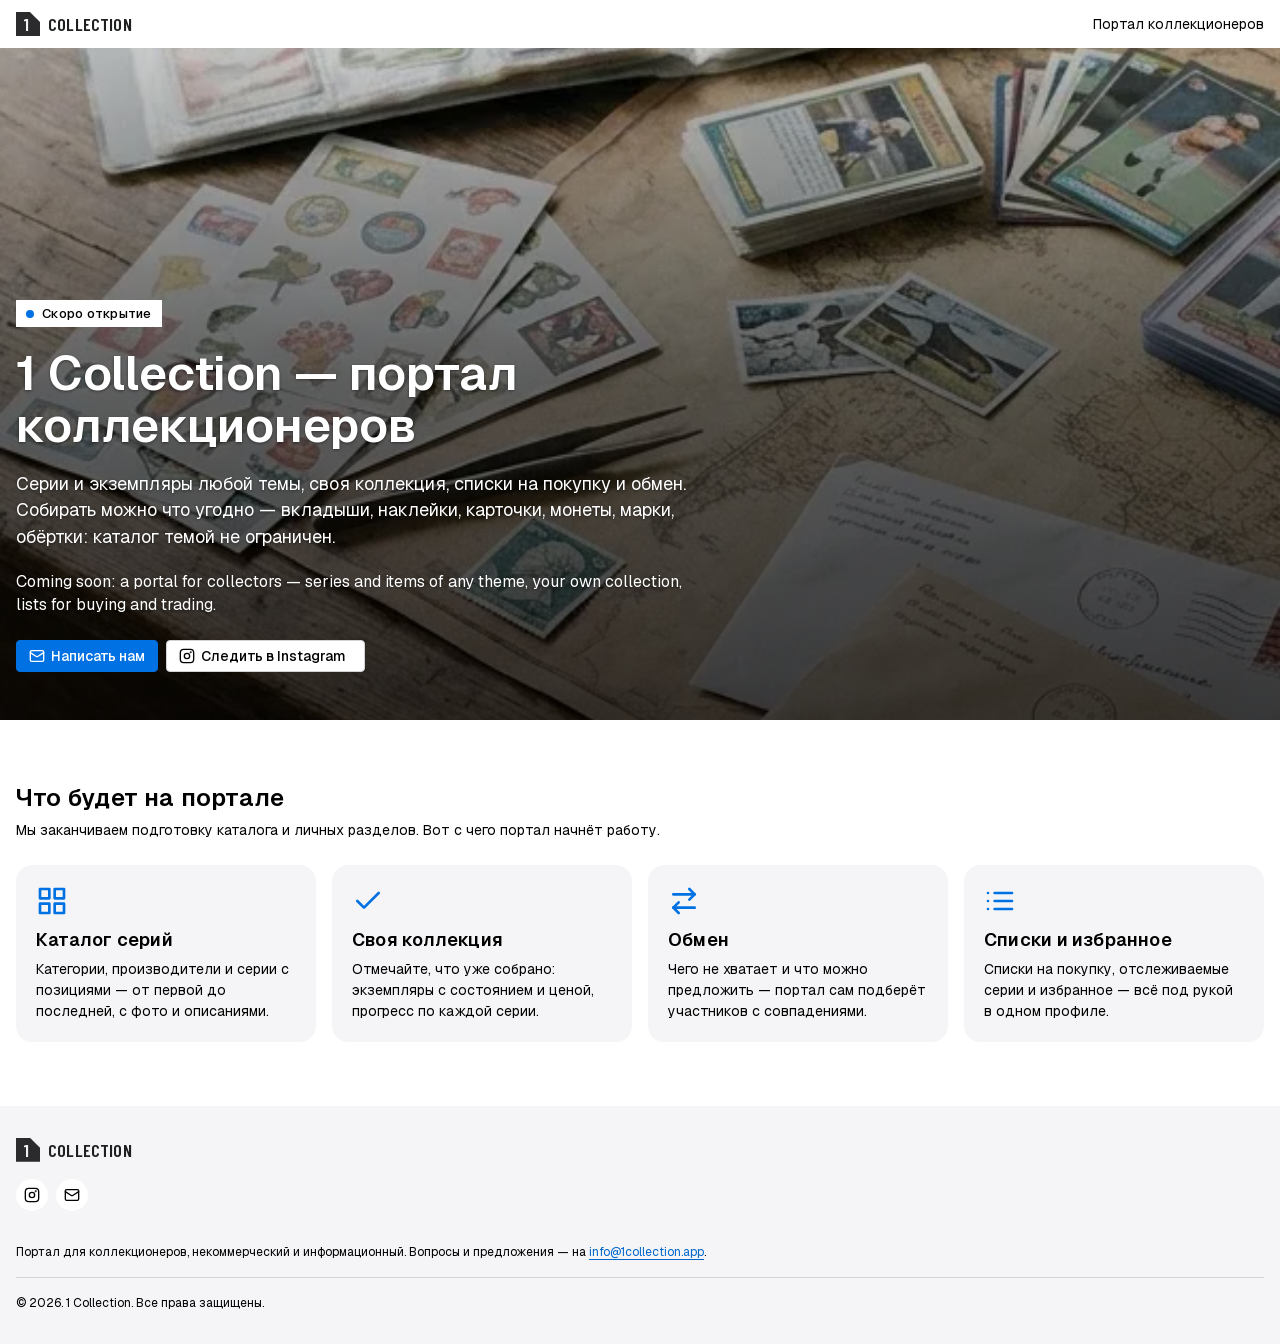
==== index.html @ c9f0ebef "Added coming soon page" ====
<!doctype html>
<html lang="ru">
<head>
    <meta charset="utf-8">
    <meta name="viewport" content="width=device-width, initial-scale=1">
    <title>1 Collection — скоро открытие</title>
    <meta name="description" content="1 Collection — портал коллекционеров: серии и экземпляры любой темы, своя коллекция, списки на покупку и обмен. Скоро открытие.">
    <meta name="color-scheme" content="light dark">
    <meta name="theme-color" content="#ffffff" media="(prefers-color-scheme: light)">
    <meta name="theme-color" content="#0a0a0a" media="(prefers-color-scheme: dark)">

    <link rel="canonical" href="https://1collection.app/">
    <link rel="icon" href="favicon.ico" sizes="any">
    <link rel="icon" href="assets/icon.png" type="image/png">
    <link rel="apple-touch-icon" href="assets/icon.png">

    <meta property="og:type" content="website">
    <meta property="og:site_name" content="1 Collection">
    <meta property="og:locale" content="ru_RU">
    <meta property="og:title" content="1 Collection — скоро открытие">
    <meta property="og:description" content="Портал коллекционеров: серии и экземпляры любой темы, своя коллекция, списки на покупку и обмен.">
    <meta property="og:url" content="https://1collection.app/">
    <meta property="og:image" content="https://1collection.app/assets/og.png">
    <meta property="og:image:width" content="1200">
    <meta property="og:image:height" content="630">
    <meta name="twitter:card" content="summary_large_image">

    <link rel="preload" href="assets/fonts/geist-cyrillic.woff2" as="font" type="font/woff2" crossorigin>
    <link rel="preload" href="assets/banner.webp" as="image" media="(min-width: 40rem)" fetchpriority="high">
    <link rel="preload" href="assets/banner-narrow.webp" as="image" media="(max-width: 39.99rem)" fetchpriority="high">

    <style>
        /* Шрифты портала, со своего адреса: Geist — текст, Barlow Condensed —
           только знак «1» и слово COLLECTION логотипа. Лицензии — рядом,
           в assets/fonts/*.OFL.txt. */
        @font-face {
            font-family: "Geist";
            font-weight: 100 900;
            font-display: swap;
            src: url("assets/fonts/geist-cyrillic.woff2") format("woff2");
            unicode-range: U+301, U+400-45F, U+490-491, U+4B0-4B1, U+2116;
        }
        @font-face {
            font-family: "Geist";
            font-weight: 100 900;
            font-display: swap;
            src: url("assets/fonts/geist-latin.woff2") format("woff2");
            unicode-range: U+0000-00FF, U+131, U+152-153, U+2BB-2BC, U+2C6, U+2DA, U+2DC, U+304, U+308, U+329, U+2000-206F, U+20AC, U+2122, U+2191, U+2193, U+2212, U+2215, U+FEFF, U+FFFD;
        }
        @font-face {
            font-family: "Barlow Condensed";
            font-weight: 600;
            font-display: swap;
            src: url("assets/fonts/barlow-condensed-600-latin.woff2") format("woff2");
            unicode-range: U+0000-00FF;
        }

        /* Токены — те же значения, что в globals.css портала; текст
           в светлой теме — чёрный по всей странице, и основной,
           и второстепенный. */
        :root {
            --page: 90rem;
            --background: #ffffff;
            --foreground: #000000;
            --muted: #f5f5f7;
            --muted-foreground: #000000;
            --border: #d2d2d7;
            --accent: #0071e3;
            --focus: #0071e3;
            --link: #0066cc;
            --button-primary: #0071e3;
            --button-primary-hover: #0076df;
            --button-primary-foreground: #ffffff;
            --footer-foreground: #000000;
            --logo-mark: #2b2b2d;
            --logo-mark-foreground: #f2f2f3;
            --logo-wordmark: #1d1f20;
            --main-pt: 1rem;
        }
        @media (prefers-color-scheme: dark) {
            :root {
                --background: oklch(0.145 0 0);
                --foreground: #f5f5f7;
                --muted: #262628;
                --muted-foreground: #98989d;
                --border: #424245;
                --accent: #6ea8fe;
                --link: #6ea8fe;
                --footer-foreground: #c7c7cc;
                --logo-mark: #f2f2f3;
                --logo-mark-foreground: #2b2b2d;
                --logo-wordmark: #f2f2f3;
            }
        }
        @media (width >= 48rem) {
            :root { --main-pt: 1.5rem; }
        }
        @media (width >= 64rem) {
            :root { --main-pt: 2rem; }
        }

        *, *::before, *::after { box-sizing: border-box; }
        html { -webkit-text-size-adjust: 100%; text-size-adjust: 100%; }
        body {
            margin: 0;
            min-height: 100vh;
            display: flex;
            flex-direction: column;
            background: var(--background);
            color: var(--foreground);
            font-family: "Geist", ui-sans-serif, system-ui, -apple-system, "Segoe UI", Arial, sans-serif;
            font-size: 1rem;
            line-height: 1.5;
            -webkit-font-smoothing: antialiased;
        }
        h1, h2, h3, p, ul { margin: 0; }
        img { display: block; max-width: 100%; }

        /* Контур фокуса — одно правило, как в портале. */
        :focus-visible {
            outline: 2px solid var(--focus);
            outline-offset: 2px;
        }

        .container {
            width: 100%;
            max-width: var(--page);
            margin-inline: auto;
            padding-inline: 1rem;
        }
        .sr-only {
            position: absolute;
            width: 1px;
            height: 1px;
            padding: 0;
            margin: -1px;
            overflow: hidden;
            clip: rect(0, 0, 0, 0);
            white-space: nowrap;
            border: 0;
        }

        /* Логотип — знак со срезанным углом и слово COLLECTION
           (components/site-logo.tsx). */
        .logo {
            display: inline-flex;
            align-items: center;
            gap: 0.5rem;
            --size: 24px;
        }
        .logo-mark {
            width: var(--size);
            height: var(--size);
            flex-shrink: 0;
            display: flex;
            align-items: flex-end;
            padding: calc(var(--size) / 8);
            background: var(--logo-mark);
            clip-path: polygon(0 0, 58% 0, 100% 42%, 100% 100%, 0 100%);
        }
        .logo-mark span,
        .logo-word {
            font-family: "Barlow Condensed", "Arial Narrow", Arial, sans-serif;
            font-weight: 600;
            font-size: calc(var(--size) * 3 / 4);
            line-height: 1;
        }
        .logo-mark span { color: var(--logo-mark-foreground); }
        .logo-word {
            letter-spacing: 0.01em;
            color: var(--logo-wordmark);
        }

        /* Шапка — 48px, как у портала. */
        .site-header .container {
            display: flex;
            align-items: center;
            justify-content: space-between;
            gap: 1rem;
            min-height: 3rem;
            padding-block: 0.5rem;
        }
        /* Ниже 480px подпись переносится на две строки — там её нет,
           то же самое говорит заголовок баннера. */
        .header-note {
            display: none;
            font-size: 0.875rem;
            color: var(--muted-foreground);
        }
        @media (width >= 30rem) {
            .header-note { display: inline; }
        }

        /* Баннер — во всю ширину, как на главной: картинка, подложка
           градиентом снизу вверх и текст поверх (home/banner-slide.tsx). */
        .hero {
            position: relative;
            display: grid;
            min-height: min(42rem, calc(100svh - 3rem));
            background: var(--muted);
            color: #ffffff;
            text-shadow: 0 1px 3px rgb(0 0 0 / 0.45);
        }
        .hero picture,
        .hero-scrim {
            position: absolute;
            inset: 0;
        }
        .hero img {
            width: 100%;
            height: 100%;
            object-fit: cover;
        }
        .hero-scrim {
            background: linear-gradient(to top, rgb(0 0 0 / 0.75), rgb(0 0 0 / 0.6) 50%, rgb(0 0 0 / 0.2));
        }
        .hero-body {
            position: relative;
            display: flex;
            flex-direction: column;
            justify-content: flex-end;
            gap: 1rem;
            padding-block: 2rem;
        }
        .eyebrow {
            align-self: flex-start;
            display: inline-flex;
            align-items: center;
            gap: 0.5rem;
            padding: 0.25rem 0.625rem;
            background: #ffffff;
            color: #000000;
            text-shadow: none;
            font-size: 0.8125rem;
            font-weight: 500;
            letter-spacing: 0.02em;
        }
        .eyebrow::before {
            content: "";
            width: 0.5rem;
            height: 0.5rem;
            border-radius: 50%;
            background: #0071e3;
        }
        /* heading-1 портала (48px); на узком экране — heading-3 (32px),
           чтобы название не рвалось на 320px. */
        .hero h1 {
            max-width: 48rem;
            font-size: 2rem;
            line-height: 1.125;
            font-weight: 600;
            letter-spacing: 0.004em;
            overflow-wrap: anywhere;
            text-wrap: balance;
        }
        .hero-lead {
            max-width: 42rem;
            font-size: 1rem;
            line-height: 1.45;
            text-wrap: pretty;
        }
        .hero-lead--en { font-size: 0.875rem; }
        @media (width >= 40rem) {
            .hero-body {
                gap: 1.25rem;
                padding-block: 3rem;
            }
            .hero h1 {
                font-size: 3rem;
                line-height: 1.0834933333;
                letter-spacing: -0.003em;
            }
            .hero-lead { font-size: 1.125rem; }
            .hero-lead--en { font-size: 1rem; }
        }

        /* Кнопки default и outline портала (ui/button.tsx): 32px высотой —
           сразу порог цели на сенсорном экране, скругление 4px. */
        .actions {
            display: flex;
            flex-wrap: wrap;
            gap: 0.5rem;
            margin-top: 0.25rem;
        }
        .button {
            display: inline-flex;
            align-items: center;
            justify-content: center;
            gap: 0.375rem;
            min-height: 2rem;
            padding: 0 0.75rem;
            border: 1px solid transparent;
            border-radius: 4px;
            font: inherit;
            font-size: 0.875rem;
            font-weight: 500;
            text-decoration: none;
            text-shadow: none;
            white-space: nowrap;
            transition: background-color 0.15s, border-color 0.15s;
        }
        .button svg {
            width: 1rem;
            height: 1rem;
            flex-shrink: 0;
        }
        .button--primary {
            background: var(--button-primary);
            border-color: var(--button-primary);
            color: var(--button-primary-foreground);
        }
        .button--primary:hover {
            background: var(--button-primary-hover);
            border-color: var(--button-primary-hover);
        }
        /* Outline поверх снимка — белая, как кнопка outline светлой темы. */
        .button--outline {
            background: #ffffff;
            border-color: #d2d2d7;
            color: #000000;
        }
        .button--outline:hover {
            background: #fafafa;
            border-color: var(--button-primary);
        }
        /* На тёмной подложке снимка синий контур теряется — белый. */
        .hero :focus-visible { outline-color: #ffffff; }

        main { flex: 1; }

        /* Что будет на портале — плитки с серой заливкой, без рамки. */
        .features {
            padding-block: calc(var(--main-pt) * 2);
        }
        .features h2 {
            font-size: 1.5rem;
            line-height: 1.1666666667;
            font-weight: 600;
            letter-spacing: 0.009em;
        }
        .features-intro {
            margin-top: 0.5rem;
            max-width: 42rem;
            font-size: 0.875rem;
            color: var(--muted-foreground);
        }
        .feature-list {
            list-style: none;
            padding: 0;
            margin-top: 1.5rem;
            display: grid;
            grid-template-columns: 1fr;
            gap: 1rem;
        }
        @media (width >= 40rem) {
            .feature-list { grid-template-columns: repeat(2, minmax(0, 1fr)); }
        }
        @media (width >= 64rem) {
            .feature-list { grid-template-columns: repeat(4, minmax(0, 1fr)); }
        }
        .feature {
            display: flex;
            flex-direction: column;
            gap: 0.5rem;
            padding: 1.25rem;
            border-radius: 1rem;
            background: var(--muted);
        }
        .feature-icon {
            display: inline-flex;
            width: 2rem;
            height: 2rem;
            margin-bottom: 0.25rem;
            color: var(--accent);
        }
        .feature-icon svg {
            width: 100%;
            height: 100%;
        }
        .feature h3 {
            font-size: 1.125rem;
            line-height: 1.2105263158;
            font-weight: 600;
            letter-spacing: 0.012em;
        }
        .feature p {
            font-size: 0.875rem;
            color: var(--muted-foreground);
        }

        /* Подвал — приглушённый фон, контакты кругами, как у портала
           (site-footer.tsx). */
        .site-footer {
            background: var(--muted);
            color: var(--footer-foreground);
            font-size: 0.875rem;
        }
        .site-footer .container {
            padding-block: 2rem;
        }
        .contacts {
            list-style: none;
            padding: 0;
            margin-top: 1rem;
            display: flex;
            align-items: center;
            gap: 0.5rem;
        }
        .contact-link {
            display: inline-flex;
            align-items: center;
            justify-content: center;
            width: 2rem;
            height: 2rem;
            border: 1px solid transparent;
            border-radius: 50%;
            background: var(--background);
            color: var(--foreground);
            transition: background-color 0.15s, color 0.15s;
        }
        .contact-link:hover {
            background: var(--button-primary);
            color: var(--button-primary-foreground);
        }
        .contact-link svg {
            width: 1rem;
            height: 1rem;
        }
        .footer-text {
            margin-top: 2rem;
            max-width: 61.25rem;
            font-size: 0.75rem;
        }
        .footer-bottom {
            margin-top: 1rem;
            padding-top: 1rem;
            border-top: 1px solid var(--border);
            font-size: 0.75rem;
        }
        .link-text {
            color: var(--link);
            text-decoration: underline;
            text-underline-offset: 3px;
        }

        @media (prefers-reduced-motion: reduce) {
            *, *::before, *::after {
                transition-duration: 0.01ms !important;
                animation-duration: 0.01ms !important;
            }
        }
        /* Высокая контрастность Windows: фоны стираются — границы остаются
           рамками, подложка снимка не нужна. */
        @media (forced-colors: active) {
            .hero-scrim { display: none; }
            .eyebrow, .button, .contact-link, .feature { border: 1px solid CanvasText; }
            .eyebrow::before { background: CanvasText; }
            .logo-mark { background: CanvasText; }
            .logo-mark span { color: Canvas; }
        }
    </style>
</head>
<body>
    <header class="site-header">
        <div class="container">
            <span class="logo">
                <span class="logo-mark" aria-hidden="true"><span>&nbsp;1</span></span>
                <span class="logo-word" aria-hidden="true">COLLECTION</span>
                <span class="sr-only">1 Collection</span>
            </span>
            <span class="header-note">Портал коллекционеров</span>
        </div>
    </header>

    <main id="main">
        <section class="hero" aria-labelledby="title">
            <picture>
                <source media="(max-width: 39.99rem)" srcset="assets/banner-narrow.webp" width="600" height="768">
                <img src="assets/banner.webp" width="1376" height="768" alt="" fetchpriority="high">
            </picture>
            <div class="hero-scrim" aria-hidden="true"></div>

            <div class="hero-body container">
                <p class="eyebrow">Скоро открытие</p>
                <h1 id="title">1 Collection — портал коллекционеров</h1>
                <p class="hero-lead">
                    Серии и экземпляры любой темы, своя коллекция, списки на покупку
                    и обмен. Собирать можно что угодно — вкладыши, наклейки, карточки,
                    монеты, марки, обёртки: каталог темой не ограничен.
                </p>
                <p class="hero-lead hero-lead--en" lang="en">
                    Coming soon: a portal for collectors — series and items of any theme,
                    your own collection, lists for buying and trading.
                </p>
                <div class="actions">
                    <a class="button button--primary" href="mailto:info@1collection.app">
                        <svg aria-hidden="true" viewBox="0 0 24 24" fill="none" stroke="currentColor" stroke-width="2" stroke-linecap="round" stroke-linejoin="round"><rect x="2" y="4" width="20" height="16" rx="2"/><path d="m22 7-8.97 5.7a1.94 1.94 0 0 1-2.06 0L2 7"/></svg>
                        Написать нам
                    </a>
                    <a class="button button--outline" href="https://www.instagram.com/1collection_app" target="_blank" rel="noopener noreferrer">
                        <svg aria-hidden="true" viewBox="0 0 24 24" fill="none" stroke="currentColor" stroke-width="2" stroke-linecap="round" stroke-linejoin="round"><rect x="2" y="2" width="20" height="20" rx="5"/><circle cx="12" cy="12" r="4"/><circle cx="17.5" cy="6.5" r="0.5" fill="currentColor"/></svg>
                        Следить в Instagram<span class="sr-only"> (в новой вкладке)</span>
                    </a>
                </div>
            </div>
        </section>

        <section class="features container" aria-labelledby="features-title">
            <h2 id="features-title">Что будет на портале</h2>
            <p class="features-intro">
                Мы заканчиваем подготовку каталога и личных разделов. Вот с чего портал
                начнёт работу.
            </p>
            <ul class="feature-list">
                <li class="feature">
                    <span class="feature-icon" aria-hidden="true">
                        <svg viewBox="0 0 24 24" fill="none" stroke="currentColor" stroke-width="2" stroke-linecap="round" stroke-linejoin="round"><rect x="3" y="3" width="7" height="7"/><rect x="14" y="3" width="7" height="7"/><rect x="14" y="14" width="7" height="7"/><rect x="3" y="14" width="7" height="7"/></svg>
                    </span>
                    <h3>Каталог серий</h3>
                    <p>Категории, производители и серии с позициями — от первой до последней, с фото и описаниями.</p>
                </li>
                <li class="feature">
                    <span class="feature-icon" aria-hidden="true">
                        <svg viewBox="0 0 24 24" fill="none" stroke="currentColor" stroke-width="2" stroke-linecap="round" stroke-linejoin="round"><path d="M20 6 9 17l-5-5"/></svg>
                    </span>
                    <h3>Своя коллекция</h3>
                    <p>Отмечайте, что уже собрано: экземпляры с состоянием и ценой, прогресс по каждой серии.</p>
                </li>
                <li class="feature">
                    <span class="feature-icon" aria-hidden="true">
                        <svg viewBox="0 0 24 24" fill="none" stroke="currentColor" stroke-width="2" stroke-linecap="round" stroke-linejoin="round"><path d="m16 3 4 4-4 4"/><path d="M20 7H4"/><path d="m8 21-4-4 4-4"/><path d="M4 17h16"/></svg>
                    </span>
                    <h3>Обмен</h3>
                    <p>Чего не хватает и что можно предложить — портал сам подберёт участников с совпадениями.</p>
                </li>
                <li class="feature">
                    <span class="feature-icon" aria-hidden="true">
                        <svg viewBox="0 0 24 24" fill="none" stroke="currentColor" stroke-width="2" stroke-linecap="round" stroke-linejoin="round"><path d="M8 6h13"/><path d="M8 12h13"/><path d="M8 18h13"/><path d="M3 6h.01"/><path d="M3 12h.01"/><path d="M3 18h.01"/></svg>
                    </span>
                    <h3>Списки и избранное</h3>
                    <p>Списки на покупку, отслеживаемые серии и избранное — всё под рукой в одном профиле.</p>
                </li>
            </ul>
        </section>
    </main>

    <footer class="site-footer">
        <div class="container">
            <span class="logo">
                <span class="logo-mark" aria-hidden="true"><span>&nbsp;1</span></span>
                <span class="logo-word" aria-hidden="true">COLLECTION</span>
                <span class="sr-only">1 Collection</span>
            </span>
            <ul class="contacts" aria-label="Связаться с нами">
                <li>
                    <a class="contact-link" href="https://www.instagram.com/1collection_app" target="_blank" rel="noopener noreferrer">
                        <svg aria-hidden="true" viewBox="0 0 24 24" fill="none" stroke="currentColor" stroke-width="2" stroke-linecap="round" stroke-linejoin="round"><rect x="2" y="2" width="20" height="20" rx="5"/><circle cx="12" cy="12" r="4"/><circle cx="17.5" cy="6.5" r="0.5" fill="currentColor"/></svg>
                        <span class="sr-only">1 Collection в Instagram (в новой вкладке)</span>
                    </a>
                </li>
                <li>
                    <a class="contact-link" href="mailto:info@1collection.app">
                        <svg aria-hidden="true" viewBox="0 0 24 24" fill="none" stroke="currentColor" stroke-width="2" stroke-linecap="round" stroke-linejoin="round"><rect x="2" y="4" width="20" height="16" rx="2"/><path d="m22 7-8.97 5.7a1.94 1.94 0 0 1-2.06 0L2 7"/></svg>
                        <span class="sr-only">Написать на info@1collection.app</span>
                    </a>
                </li>
            </ul>
            <p class="footer-text">
                Портал для коллекционеров, некоммерческий и информационный. Вопросы
                и предложения — на <a class="link-text" href="mailto:info@1collection.app">info@1collection.app</a>.
            </p>
            <p class="footer-bottom">© 2026. 1 Collection. Все права защищены.</p>
        </div>
    </footer>
</body>
</html>
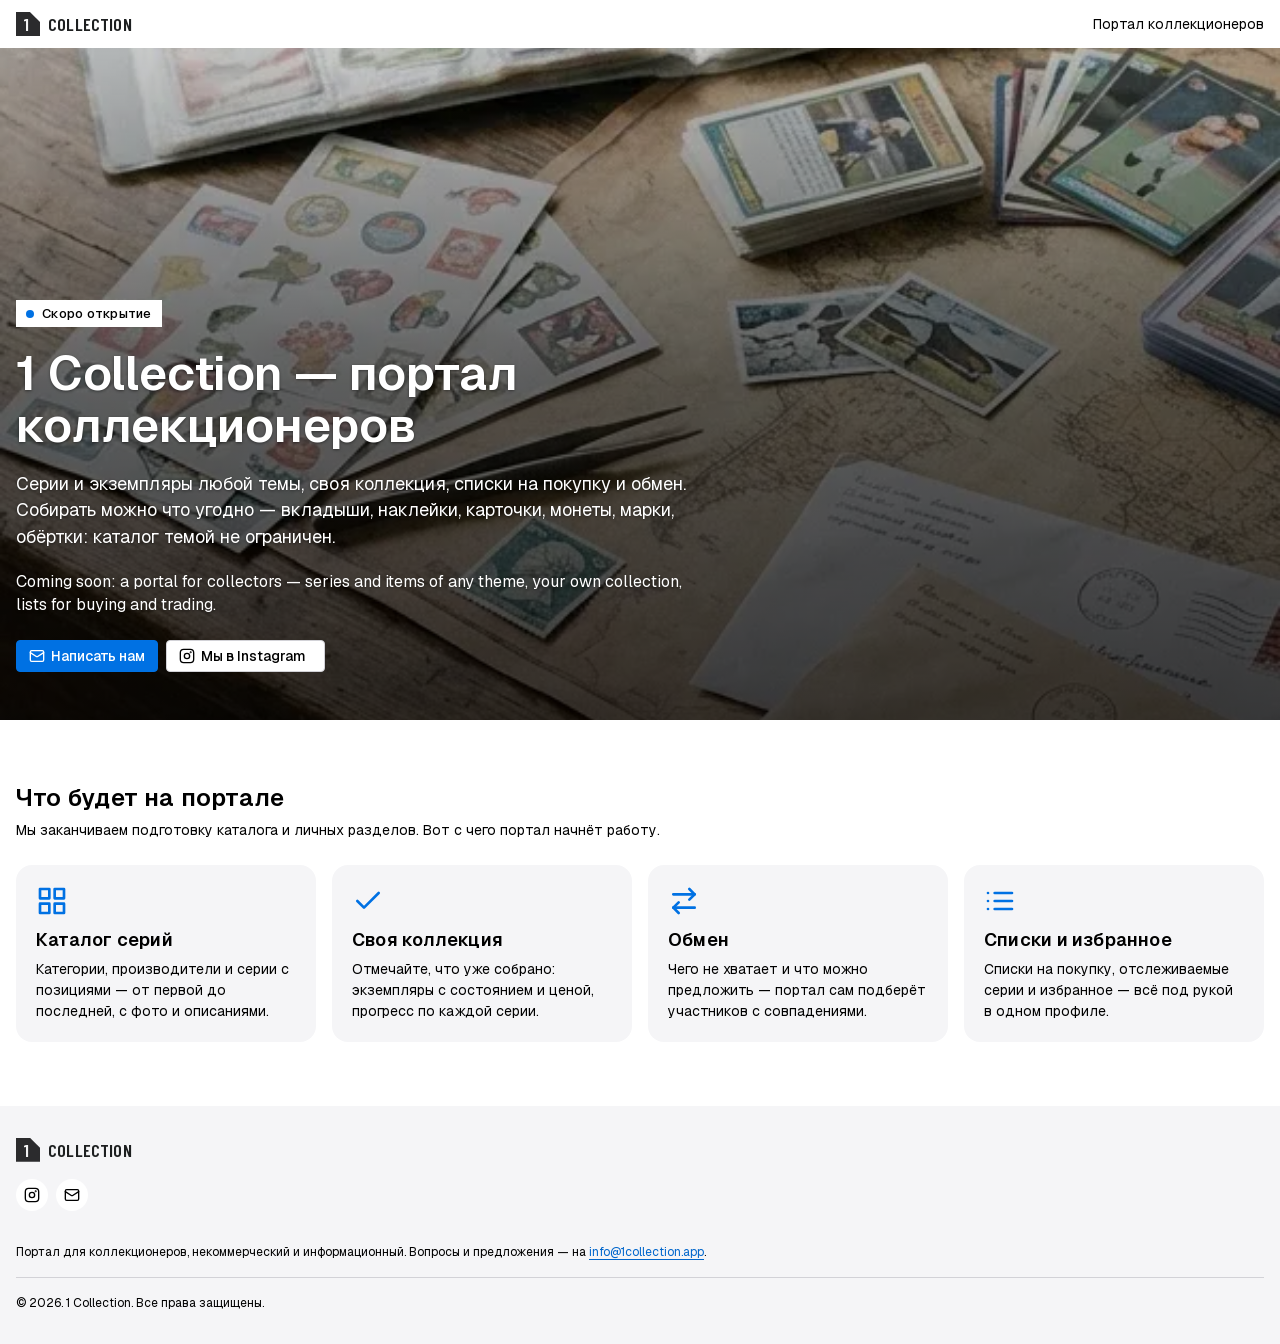
==== commit 11280304: "Updated label on insta button" ====
--- a/index.html
+++ b/index.html
@@ -499,7 +499,7 @@
                     </a>
                     <a class="button button--outline" href="https://www.instagram.com/1collection_app" target="_blank" rel="noopener noreferrer">
                         <svg aria-hidden="true" viewBox="0 0 24 24" fill="none" stroke="currentColor" stroke-width="2" stroke-linecap="round" stroke-linejoin="round"><rect x="2" y="2" width="20" height="20" rx="5"/><circle cx="12" cy="12" r="4"/><circle cx="17.5" cy="6.5" r="0.5" fill="currentColor"/></svg>
-                        Следить в Instagram<span class="sr-only"> (в новой вкладке)</span>
+                        Мы в Instagram<span class="sr-only"> (в новой вкладке)</span>
                     </a>
                 </div>
             </div>
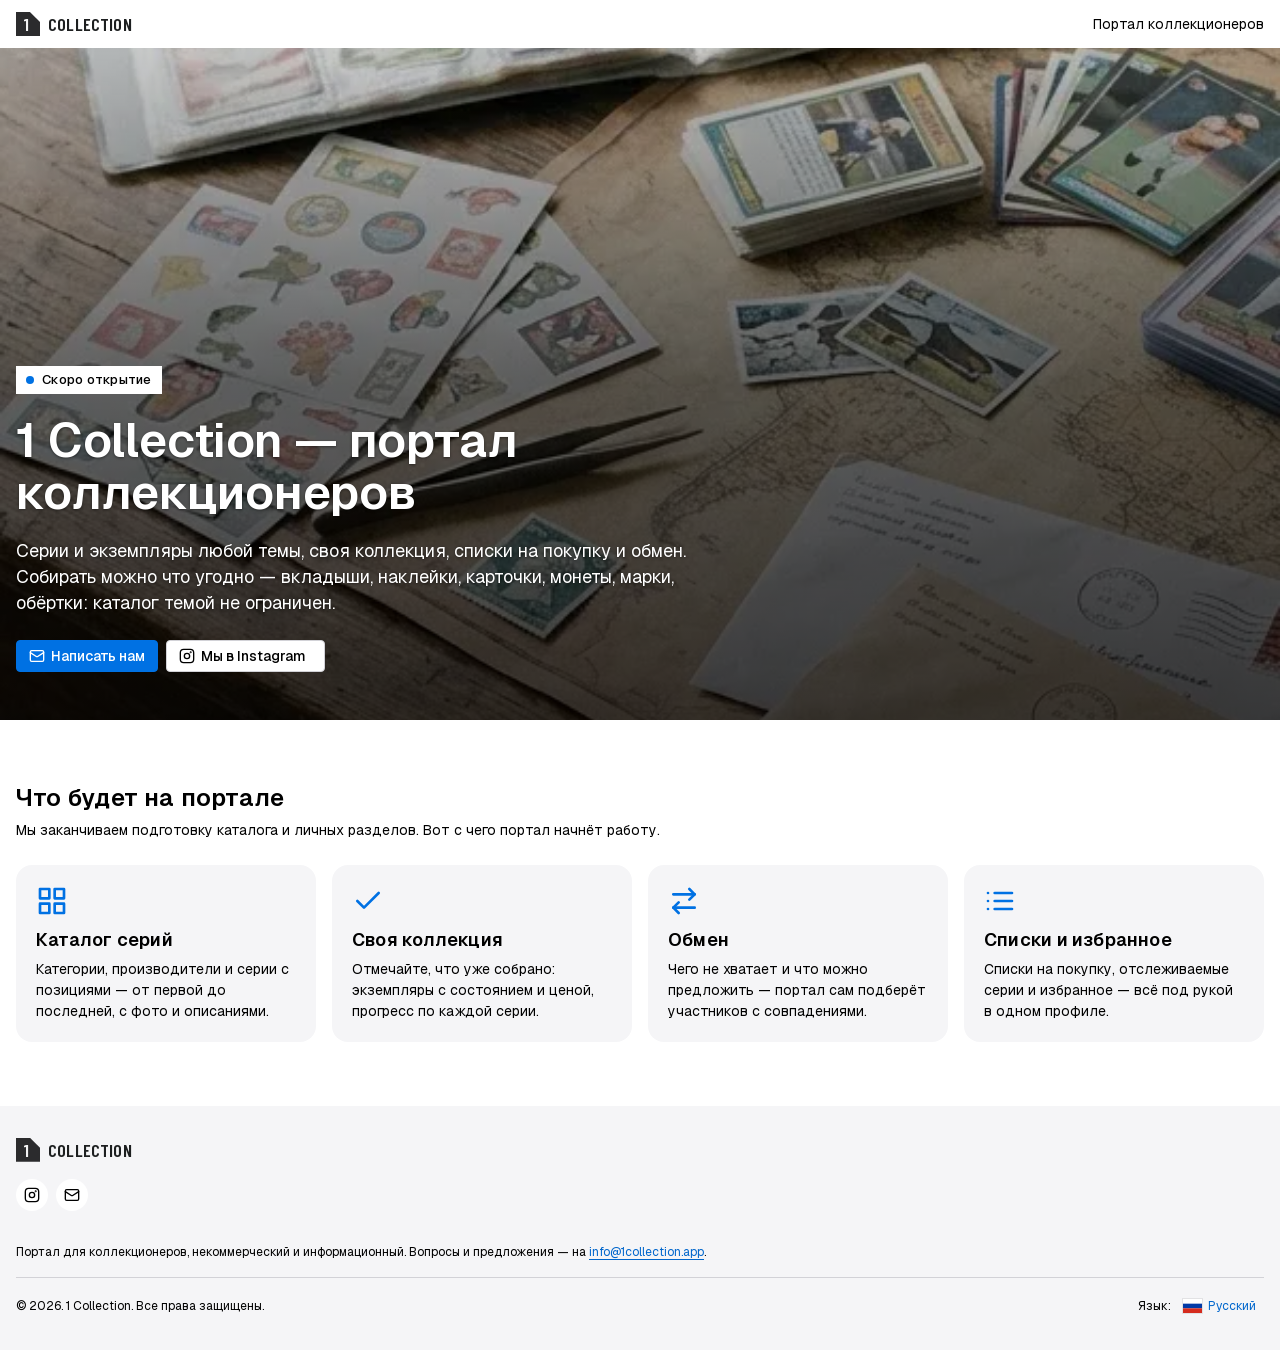
==== commit 2393dffa: "Added en language" ====
--- a/index.html
+++ b/index.html
@@ -10,6 +10,9 @@
     <meta name="theme-color" content="#0a0a0a" media="(prefers-color-scheme: dark)">
 
     <link rel="canonical" href="https://1collection.app/">
+    <link rel="alternate" hreflang="ru" href="https://1collection.app/">
+    <link rel="alternate" hreflang="en" href="https://1collection.app/en/">
+    <link rel="alternate" hreflang="x-default" href="https://1collection.app/">
     <link rel="icon" href="favicon.ico" sizes="any">
     <link rel="icon" href="assets/icon.png" type="image/png">
     <link rel="apple-touch-icon" href="assets/icon.png">
@@ -17,6 +20,7 @@
     <meta property="og:type" content="website">
     <meta property="og:site_name" content="1 Collection">
     <meta property="og:locale" content="ru_RU">
+    <meta property="og:locale:alternate" content="en_US">
     <meta property="og:title" content="1 Collection — скоро открытие">
     <meta property="og:description" content="Портал коллекционеров: серии и экземпляры любой темы, своя коллекция, списки на покупку и обмен.">
     <meta property="og:url" content="https://1collection.app/">
@@ -29,436 +33,7 @@
     <link rel="preload" href="assets/banner.webp" as="image" media="(min-width: 40rem)" fetchpriority="high">
     <link rel="preload" href="assets/banner-narrow.webp" as="image" media="(max-width: 39.99rem)" fetchpriority="high">
 
-    <style>
-        /* Шрифты портала, со своего адреса: Geist — текст, Barlow Condensed —
-           только знак «1» и слово COLLECTION логотипа. Лицензии — рядом,
-           в assets/fonts/*.OFL.txt. */
-        @font-face {
-            font-family: "Geist";
-            font-weight: 100 900;
-            font-display: swap;
-            src: url("assets/fonts/geist-cyrillic.woff2") format("woff2");
-            unicode-range: U+301, U+400-45F, U+490-491, U+4B0-4B1, U+2116;
-        }
-        @font-face {
-            font-family: "Geist";
-            font-weight: 100 900;
-            font-display: swap;
-            src: url("assets/fonts/geist-latin.woff2") format("woff2");
-            unicode-range: U+0000-00FF, U+131, U+152-153, U+2BB-2BC, U+2C6, U+2DA, U+2DC, U+304, U+308, U+329, U+2000-206F, U+20AC, U+2122, U+2191, U+2193, U+2212, U+2215, U+FEFF, U+FFFD;
-        }
-        @font-face {
-            font-family: "Barlow Condensed";
-            font-weight: 600;
-            font-display: swap;
-            src: url("assets/fonts/barlow-condensed-600-latin.woff2") format("woff2");
-            unicode-range: U+0000-00FF;
-        }
-
-        /* Токены — те же значения, что в globals.css портала; текст
-           в светлой теме — чёрный по всей странице, и основной,
-           и второстепенный. */
-        :root {
-            --page: 90rem;
-            --background: #ffffff;
-            --foreground: #000000;
-            --muted: #f5f5f7;
-            --muted-foreground: #000000;
-            --border: #d2d2d7;
-            --accent: #0071e3;
-            --focus: #0071e3;
-            --link: #0066cc;
-            --button-primary: #0071e3;
-            --button-primary-hover: #0076df;
-            --button-primary-foreground: #ffffff;
-            --footer-foreground: #000000;
-            --logo-mark: #2b2b2d;
-            --logo-mark-foreground: #f2f2f3;
-            --logo-wordmark: #1d1f20;
-            --main-pt: 1rem;
-        }
-        @media (prefers-color-scheme: dark) {
-            :root {
-                --background: oklch(0.145 0 0);
-                --foreground: #f5f5f7;
-                --muted: #262628;
-                --muted-foreground: #98989d;
-                --border: #424245;
-                --accent: #6ea8fe;
-                --link: #6ea8fe;
-                --footer-foreground: #c7c7cc;
-                --logo-mark: #f2f2f3;
-                --logo-mark-foreground: #2b2b2d;
-                --logo-wordmark: #f2f2f3;
-            }
-        }
-        @media (width >= 48rem) {
-            :root { --main-pt: 1.5rem; }
-        }
-        @media (width >= 64rem) {
-            :root { --main-pt: 2rem; }
-        }
-
-        *, *::before, *::after { box-sizing: border-box; }
-        html { -webkit-text-size-adjust: 100%; text-size-adjust: 100%; }
-        body {
-            margin: 0;
-            min-height: 100vh;
-            display: flex;
-            flex-direction: column;
-            background: var(--background);
-            color: var(--foreground);
-            font-family: "Geist", ui-sans-serif, system-ui, -apple-system, "Segoe UI", Arial, sans-serif;
-            font-size: 1rem;
-            line-height: 1.5;
-            -webkit-font-smoothing: antialiased;
-        }
-        h1, h2, h3, p, ul { margin: 0; }
-        img { display: block; max-width: 100%; }
-
-        /* Контур фокуса — одно правило, как в портале. */
-        :focus-visible {
-            outline: 2px solid var(--focus);
-            outline-offset: 2px;
-        }
-
-        .container {
-            width: 100%;
-            max-width: var(--page);
-            margin-inline: auto;
-            padding-inline: 1rem;
-        }
-        .sr-only {
-            position: absolute;
-            width: 1px;
-            height: 1px;
-            padding: 0;
-            margin: -1px;
-            overflow: hidden;
-            clip: rect(0, 0, 0, 0);
-            white-space: nowrap;
-            border: 0;
-        }
-
-        /* Логотип — знак со срезанным углом и слово COLLECTION
-           (components/site-logo.tsx). */
-        .logo {
-            display: inline-flex;
-            align-items: center;
-            gap: 0.5rem;
-            --size: 24px;
-        }
-        .logo-mark {
-            width: var(--size);
-            height: var(--size);
-            flex-shrink: 0;
-            display: flex;
-            align-items: flex-end;
-            padding: calc(var(--size) / 8);
-            background: var(--logo-mark);
-            clip-path: polygon(0 0, 58% 0, 100% 42%, 100% 100%, 0 100%);
-        }
-        .logo-mark span,
-        .logo-word {
-            font-family: "Barlow Condensed", "Arial Narrow", Arial, sans-serif;
-            font-weight: 600;
-            font-size: calc(var(--size) * 3 / 4);
-            line-height: 1;
-        }
-        .logo-mark span { color: var(--logo-mark-foreground); }
-        .logo-word {
-            letter-spacing: 0.01em;
-            color: var(--logo-wordmark);
-        }
-
-        /* Шапка — 48px, как у портала. */
-        .site-header .container {
-            display: flex;
-            align-items: center;
-            justify-content: space-between;
-            gap: 1rem;
-            min-height: 3rem;
-            padding-block: 0.5rem;
-        }
-        /* Ниже 480px подпись переносится на две строки — там её нет,
-           то же самое говорит заголовок баннера. */
-        .header-note {
-            display: none;
-            font-size: 0.875rem;
-            color: var(--muted-foreground);
-        }
-        @media (width >= 30rem) {
-            .header-note { display: inline; }
-        }
-
-        /* Баннер — во всю ширину, как на главной: картинка, подложка
-           градиентом снизу вверх и текст поверх (home/banner-slide.tsx). */
-        .hero {
-            position: relative;
-            display: grid;
-            min-height: min(42rem, calc(100svh - 3rem));
-            background: var(--muted);
-            color: #ffffff;
-            text-shadow: 0 1px 3px rgb(0 0 0 / 0.45);
-        }
-        .hero picture,
-        .hero-scrim {
-            position: absolute;
-            inset: 0;
-        }
-        .hero img {
-            width: 100%;
-            height: 100%;
-            object-fit: cover;
-        }
-        .hero-scrim {
-            background: linear-gradient(to top, rgb(0 0 0 / 0.75), rgb(0 0 0 / 0.6) 50%, rgb(0 0 0 / 0.2));
-        }
-        .hero-body {
-            position: relative;
-            display: flex;
-            flex-direction: column;
-            justify-content: flex-end;
-            gap: 1rem;
-            padding-block: 2rem;
-        }
-        .eyebrow {
-            align-self: flex-start;
-            display: inline-flex;
-            align-items: center;
-            gap: 0.5rem;
-            padding: 0.25rem 0.625rem;
-            background: #ffffff;
-            color: #000000;
-            text-shadow: none;
-            font-size: 0.8125rem;
-            font-weight: 500;
-            letter-spacing: 0.02em;
-        }
-        .eyebrow::before {
-            content: "";
-            width: 0.5rem;
-            height: 0.5rem;
-            border-radius: 50%;
-            background: #0071e3;
-        }
-        /* heading-1 портала (48px); на узком экране — heading-3 (32px),
-           чтобы название не рвалось на 320px. */
-        .hero h1 {
-            max-width: 48rem;
-            font-size: 2rem;
-            line-height: 1.125;
-            font-weight: 600;
-            letter-spacing: 0.004em;
-            overflow-wrap: anywhere;
-            text-wrap: balance;
-        }
-        .hero-lead {
-            max-width: 42rem;
-            font-size: 1rem;
-            line-height: 1.45;
-            text-wrap: pretty;
-        }
-        .hero-lead--en { font-size: 0.875rem; }
-        @media (width >= 40rem) {
-            .hero-body {
-                gap: 1.25rem;
-                padding-block: 3rem;
-            }
-            .hero h1 {
-                font-size: 3rem;
-                line-height: 1.0834933333;
-                letter-spacing: -0.003em;
-            }
-            .hero-lead { font-size: 1.125rem; }
-            .hero-lead--en { font-size: 1rem; }
-        }
-
-        /* Кнопки default и outline портала (ui/button.tsx): 32px высотой —
-           сразу порог цели на сенсорном экране, скругление 4px. */
-        .actions {
-            display: flex;
-            flex-wrap: wrap;
-            gap: 0.5rem;
-            margin-top: 0.25rem;
-        }
-        .button {
-            display: inline-flex;
-            align-items: center;
-            justify-content: center;
-            gap: 0.375rem;
-            min-height: 2rem;
-            padding: 0 0.75rem;
-            border: 1px solid transparent;
-            border-radius: 4px;
-            font: inherit;
-            font-size: 0.875rem;
-            font-weight: 500;
-            text-decoration: none;
-            text-shadow: none;
-            white-space: nowrap;
-            transition: background-color 0.15s, border-color 0.15s;
-        }
-        .button svg {
-            width: 1rem;
-            height: 1rem;
-            flex-shrink: 0;
-        }
-        .button--primary {
-            background: var(--button-primary);
-            border-color: var(--button-primary);
-            color: var(--button-primary-foreground);
-        }
-        .button--primary:hover {
-            background: var(--button-primary-hover);
-            border-color: var(--button-primary-hover);
-        }
-        /* Outline поверх снимка — белая, как кнопка outline светлой темы. */
-        .button--outline {
-            background: #ffffff;
-            border-color: #d2d2d7;
-            color: #000000;
-        }
-        .button--outline:hover {
-            background: #fafafa;
-            border-color: var(--button-primary);
-        }
-        /* На тёмной подложке снимка синий контур теряется — белый. */
-        .hero :focus-visible { outline-color: #ffffff; }
-
-        main { flex: 1; }
-
-        /* Что будет на портале — плитки с серой заливкой, без рамки. */
-        .features {
-            padding-block: calc(var(--main-pt) * 2);
-        }
-        .features h2 {
-            font-size: 1.5rem;
-            line-height: 1.1666666667;
-            font-weight: 600;
-            letter-spacing: 0.009em;
-        }
-        .features-intro {
-            margin-top: 0.5rem;
-            max-width: 42rem;
-            font-size: 0.875rem;
-            color: var(--muted-foreground);
-        }
-        .feature-list {
-            list-style: none;
-            padding: 0;
-            margin-top: 1.5rem;
-            display: grid;
-            grid-template-columns: 1fr;
-            gap: 1rem;
-        }
-        @media (width >= 40rem) {
-            .feature-list { grid-template-columns: repeat(2, minmax(0, 1fr)); }
-        }
-        @media (width >= 64rem) {
-            .feature-list { grid-template-columns: repeat(4, minmax(0, 1fr)); }
-        }
-        .feature {
-            display: flex;
-            flex-direction: column;
-            gap: 0.5rem;
-            padding: 1.25rem;
-            border-radius: 1rem;
-            background: var(--muted);
-        }
-        .feature-icon {
-            display: inline-flex;
-            width: 2rem;
-            height: 2rem;
-            margin-bottom: 0.25rem;
-            color: var(--accent);
-        }
-        .feature-icon svg {
-            width: 100%;
-            height: 100%;
-        }
-        .feature h3 {
-            font-size: 1.125rem;
-            line-height: 1.2105263158;
-            font-weight: 600;
-            letter-spacing: 0.012em;
-        }
-        .feature p {
-            font-size: 0.875rem;
-            color: var(--muted-foreground);
-        }
-
-        /* Подвал — приглушённый фон, контакты кругами, как у портала
-           (site-footer.tsx). */
-        .site-footer {
-            background: var(--muted);
-            color: var(--footer-foreground);
-            font-size: 0.875rem;
-        }
-        .site-footer .container {
-            padding-block: 2rem;
-        }
-        .contacts {
-            list-style: none;
-            padding: 0;
-            margin-top: 1rem;
-            display: flex;
-            align-items: center;
-            gap: 0.5rem;
-        }
-        .contact-link {
-            display: inline-flex;
-            align-items: center;
-            justify-content: center;
-            width: 2rem;
-            height: 2rem;
-            border: 1px solid transparent;
-            border-radius: 50%;
-            background: var(--background);
-            color: var(--foreground);
-            transition: background-color 0.15s, color 0.15s;
-        }
-        .contact-link:hover {
-            background: var(--button-primary);
-            color: var(--button-primary-foreground);
-        }
-        .contact-link svg {
-            width: 1rem;
-            height: 1rem;
-        }
-        .footer-text {
-            margin-top: 2rem;
-            max-width: 61.25rem;
-            font-size: 0.75rem;
-        }
-        .footer-bottom {
-            margin-top: 1rem;
-            padding-top: 1rem;
-            border-top: 1px solid var(--border);
-            font-size: 0.75rem;
-        }
-        .link-text {
-            color: var(--link);
-            text-decoration: underline;
-            text-underline-offset: 3px;
-        }
-
-        @media (prefers-reduced-motion: reduce) {
-            *, *::before, *::after {
-                transition-duration: 0.01ms !important;
-                animation-duration: 0.01ms !important;
-            }
-        }
-        /* Высокая контрастность Windows: фоны стираются — границы остаются
-           рамками, подложка снимка не нужна. */
-        @media (forced-colors: active) {
-            .hero-scrim { display: none; }
-            .eyebrow, .button, .contact-link, .feature { border: 1px solid CanvasText; }
-            .eyebrow::before { background: CanvasText; }
-            .logo-mark { background: CanvasText; }
-            .logo-mark span { color: Canvas; }
-        }
-    </style>
+    <link rel="stylesheet" href="assets/styles.css">
 </head>
 <body>
     <header class="site-header">
@@ -487,10 +62,6 @@
                     Серии и экземпляры любой темы, своя коллекция, списки на покупку
                     и обмен. Собирать можно что угодно — вкладыши, наклейки, карточки,
                     монеты, марки, обёртки: каталог темой не ограничен.
-                </p>
-                <p class="hero-lead hero-lead--en" lang="en">
-                    Coming soon: a portal for collectors — series and items of any theme,
-                    your own collection, lists for buying and trading.
                 </p>
                 <div class="actions">
                     <a class="button button--primary" href="mailto:info@1collection.app">
@@ -569,7 +140,35 @@
                 Портал для коллекционеров, некоммерческий и информационный. Вопросы
                 и предложения — на <a class="link-text" href="mailto:info@1collection.app">info@1collection.app</a>.
             </p>
-            <p class="footer-bottom">© 2026. 1 Collection. Все права защищены.</p>
+            <div class="footer-bottom">
+                <p class="footer-copyright">© 2026. 1 Collection. Все права защищены.</p>
+                <div class="language">
+                    <span id="language-label">Язык:</span>
+                    <button class="language-trigger" type="button" popovertarget="language-menu" aria-labelledby="language-label language-value">
+                        <img class="language-flag" src="assets/flags/ru.svg" alt="" width="28" height="21" loading="lazy" decoding="async">
+                        <span id="language-value">Русский</span>
+                    </button>
+                    <div class="language-menu" id="language-menu" popover>
+                        <nav aria-labelledby="language-label">
+                            <ul>
+                                <li>
+                                    <a class="language-link" href="./" hreflang="ru" aria-current="true" autofocus>
+                                        <img class="language-flag" src="assets/flags/ru.svg" alt="" width="28" height="21" loading="lazy" decoding="async">
+                                        Русский
+                                        <svg class="language-check" aria-hidden="true" viewBox="0 0 24 24" fill="none" stroke="currentColor" stroke-width="2" stroke-linecap="round" stroke-linejoin="round"><path d="M20 6 9 17l-5-5"/></svg>
+                                    </a>
+                                </li>
+                                <li>
+                                    <a class="language-link" href="en/" hreflang="en">
+                                        <img class="language-flag" src="assets/flags/gb.svg" alt="" width="28" height="21" loading="lazy" decoding="async">
+                                        <span lang="en">English</span><span class="sr-only"> (Английский)</span>
+                                    </a>
+                                </li>
+                            </ul>
+                        </nav>
+                    </div>
+                </div>
+            </div>
         </div>
     </footer>
 </body>
--- a/assets/styles.css
+++ b/assets/styles.css
@@ -0,0 +1,553 @@
+/* Шрифты портала, со своего адреса: Geist — текст, Barlow Condensed —
+   только знак «1» и слово COLLECTION логотипа. Лицензии — рядом,
+   в assets/fonts/*.OFL.txt. */
+@font-face {
+    font-family: "Geist";
+    font-weight: 100 900;
+    font-display: swap;
+    src: url("fonts/geist-cyrillic.woff2") format("woff2");
+    unicode-range: U+301, U+400-45F, U+490-491, U+4B0-4B1, U+2116;
+}
+@font-face {
+    font-family: "Geist";
+    font-weight: 100 900;
+    font-display: swap;
+    src: url("fonts/geist-latin.woff2") format("woff2");
+    unicode-range: U+0000-00FF, U+131, U+152-153, U+2BB-2BC, U+2C6, U+2DA, U+2DC, U+304, U+308, U+329, U+2000-206F, U+20AC, U+2122, U+2191, U+2193, U+2212, U+2215, U+FEFF, U+FFFD;
+}
+@font-face {
+    font-family: "Barlow Condensed";
+    font-weight: 600;
+    font-display: swap;
+    src: url("fonts/barlow-condensed-600-latin.woff2") format("woff2");
+    unicode-range: U+0000-00FF;
+}
+
+/* Токены — те же значения, что в globals.css портала; текст
+   в светлой теме — чёрный по всей странице, и основной,
+   и второстепенный. */
+:root {
+    --page: 90rem;
+    --background: #ffffff;
+    --foreground: #000000;
+    --muted: #f5f5f7;
+    --muted-foreground: #000000;
+    --border: #d2d2d7;
+    --accent: #0071e3;
+    --focus: #0071e3;
+    --link: #0066cc;
+    --button-primary: #0071e3;
+    --button-primary-hover: #0076df;
+    --button-primary-foreground: #ffffff;
+    --footer-foreground: #000000;
+    --logo-mark: #2b2b2d;
+    --logo-mark-foreground: #f2f2f3;
+    --logo-wordmark: #1d1f20;
+    --popover: #ffffff;
+    --menu-hover: #f5f5f7;
+    --main-pt: 1rem;
+}
+@media (prefers-color-scheme: dark) {
+    :root {
+        --background: oklch(0.145 0 0);
+        --foreground: #f5f5f7;
+        --muted: #262628;
+        --muted-foreground: #98989d;
+        --border: #424245;
+        --accent: #6ea8fe;
+        --link: #6ea8fe;
+        --footer-foreground: #c7c7cc;
+        --logo-mark: #f2f2f3;
+        --logo-mark-foreground: #2b2b2d;
+        --logo-wordmark: #f2f2f3;
+        --popover: oklch(0.205 0 0);
+        --menu-hover: oklch(0.269 0 0);
+    }
+}
+@media (width >= 48rem) {
+    :root { --main-pt: 1.5rem; }
+}
+@media (width >= 64rem) {
+    :root { --main-pt: 2rem; }
+}
+
+*, *::before, *::after { box-sizing: border-box; }
+html { -webkit-text-size-adjust: 100%; text-size-adjust: 100%; }
+body {
+    margin: 0;
+    min-height: 100vh;
+    display: flex;
+    flex-direction: column;
+    background: var(--background);
+    color: var(--foreground);
+    font-family: "Geist", ui-sans-serif, system-ui, -apple-system, "Segoe UI", Arial, sans-serif;
+    font-size: 1rem;
+    line-height: 1.5;
+    -webkit-font-smoothing: antialiased;
+}
+h1, h2, h3, p, ul { margin: 0; }
+img { display: block; max-width: 100%; }
+
+/* Контур фокуса — одно правило, как в портале. */
+:focus-visible {
+    outline: 2px solid var(--focus);
+    outline-offset: 2px;
+}
+
+.container {
+    width: 100%;
+    max-width: var(--page);
+    margin-inline: auto;
+    padding-inline: 1rem;
+}
+.sr-only {
+    position: absolute;
+    width: 1px;
+    height: 1px;
+    padding: 0;
+    margin: -1px;
+    overflow: hidden;
+    clip: rect(0, 0, 0, 0);
+    white-space: nowrap;
+    border: 0;
+}
+
+/* Логотип — знак со срезанным углом и слово COLLECTION
+   (components/site-logo.tsx). */
+.logo {
+    display: inline-flex;
+    align-items: center;
+    gap: 0.5rem;
+    --size: 24px;
+}
+.logo-mark {
+    width: var(--size);
+    height: var(--size);
+    flex-shrink: 0;
+    display: flex;
+    align-items: flex-end;
+    padding: calc(var(--size) / 8);
+    background: var(--logo-mark);
+    clip-path: polygon(0 0, 58% 0, 100% 42%, 100% 100%, 0 100%);
+}
+.logo-mark span,
+.logo-word {
+    font-family: "Barlow Condensed", "Arial Narrow", Arial, sans-serif;
+    font-weight: 600;
+    font-size: calc(var(--size) * 3 / 4);
+    line-height: 1;
+}
+.logo-mark span { color: var(--logo-mark-foreground); }
+.logo-word {
+    letter-spacing: 0.01em;
+    color: var(--logo-wordmark);
+}
+
+/* Шапка — 48px, как у портала. */
+.site-header .container {
+    display: flex;
+    align-items: center;
+    justify-content: space-between;
+    gap: 1rem;
+    min-height: 3rem;
+    padding-block: 0.5rem;
+}
+/* Ниже 480px подпись переносится на две строки — там её нет,
+   то же самое говорит заголовок баннера. */
+.header-note {
+    display: none;
+    font-size: 0.875rem;
+    color: var(--muted-foreground);
+}
+@media (width >= 30rem) {
+    .header-note { display: inline; }
+}
+
+/* Баннер — во всю ширину, как на главной: картинка, подложка
+   градиентом снизу вверх и текст поверх (home/banner-slide.tsx). */
+.hero {
+    position: relative;
+    display: grid;
+    min-height: min(42rem, calc(100svh - 3rem));
+    background: var(--muted);
+    color: #ffffff;
+    text-shadow: 0 1px 3px rgb(0 0 0 / 0.45);
+}
+.hero picture,
+.hero-scrim {
+    position: absolute;
+    inset: 0;
+}
+.hero img {
+    width: 100%;
+    height: 100%;
+    object-fit: cover;
+}
+.hero-scrim {
+    background: linear-gradient(to top, rgb(0 0 0 / 0.75), rgb(0 0 0 / 0.6) 50%, rgb(0 0 0 / 0.2));
+}
+.hero-body {
+    position: relative;
+    display: flex;
+    flex-direction: column;
+    justify-content: flex-end;
+    gap: 1rem;
+    padding-block: 2rem;
+}
+.eyebrow {
+    align-self: flex-start;
+    display: inline-flex;
+    align-items: center;
+    gap: 0.5rem;
+    padding: 0.25rem 0.625rem;
+    background: #ffffff;
+    color: #000000;
+    text-shadow: none;
+    font-size: 0.8125rem;
+    font-weight: 500;
+    letter-spacing: 0.02em;
+}
+.eyebrow::before {
+    content: "";
+    width: 0.5rem;
+    height: 0.5rem;
+    border-radius: 50%;
+    background: #0071e3;
+}
+/* heading-1 портала (48px); на узком экране — heading-3 (32px),
+   чтобы название не рвалось на 320px. */
+.hero h1 {
+    max-width: 48rem;
+    font-size: 2rem;
+    line-height: 1.125;
+    font-weight: 600;
+    letter-spacing: 0.004em;
+    overflow-wrap: anywhere;
+    text-wrap: balance;
+}
+.hero-lead {
+    max-width: 42rem;
+    font-size: 1rem;
+    line-height: 1.45;
+    text-wrap: pretty;
+}
+@media (width >= 40rem) {
+    .hero-body {
+        gap: 1.25rem;
+        padding-block: 3rem;
+    }
+    .hero h1 {
+        font-size: 3rem;
+        line-height: 1.0834933333;
+        letter-spacing: -0.003em;
+    }
+    .hero-lead { font-size: 1.125rem; }
+}
+
+/* Кнопки default и outline портала (ui/button.tsx): 32px высотой —
+   сразу порог цели на сенсорном экране, скругление 4px. */
+.actions {
+    display: flex;
+    flex-wrap: wrap;
+    gap: 0.5rem;
+    margin-top: 0.25rem;
+}
+.button {
+    display: inline-flex;
+    align-items: center;
+    justify-content: center;
+    gap: 0.375rem;
+    min-height: 2rem;
+    padding: 0 0.75rem;
+    border: 1px solid transparent;
+    border-radius: 4px;
+    font: inherit;
+    font-size: 0.875rem;
+    font-weight: 500;
+    text-decoration: none;
+    text-shadow: none;
+    white-space: nowrap;
+    transition: background-color 0.15s, border-color 0.15s;
+}
+.button svg {
+    width: 1rem;
+    height: 1rem;
+    flex-shrink: 0;
+}
+.button--primary {
+    background: var(--button-primary);
+    border-color: var(--button-primary);
+    color: var(--button-primary-foreground);
+}
+.button--primary:hover {
+    background: var(--button-primary-hover);
+    border-color: var(--button-primary-hover);
+}
+/* Outline поверх снимка — белая, как кнопка outline светлой темы. */
+.button--outline {
+    background: #ffffff;
+    border-color: #d2d2d7;
+    color: #000000;
+}
+.button--outline:hover {
+    background: #fafafa;
+    border-color: var(--button-primary);
+}
+/* На тёмной подложке снимка синий контур теряется — белый. */
+.hero :focus-visible { outline-color: #ffffff; }
+
+main { flex: 1; }
+
+/* Что будет на портале — плитки с серой заливкой, без рамки. */
+.features {
+    padding-block: calc(var(--main-pt) * 2);
+}
+.features h2 {
+    font-size: 1.5rem;
+    line-height: 1.1666666667;
+    font-weight: 600;
+    letter-spacing: 0.009em;
+}
+.features-intro {
+    margin-top: 0.5rem;
+    max-width: 42rem;
+    font-size: 0.875rem;
+    color: var(--muted-foreground);
+}
+.feature-list {
+    list-style: none;
+    padding: 0;
+    margin-top: 1.5rem;
+    display: grid;
+    grid-template-columns: 1fr;
+    gap: 1rem;
+}
+@media (width >= 40rem) {
+    .feature-list { grid-template-columns: repeat(2, minmax(0, 1fr)); }
+}
+@media (width >= 64rem) {
+    .feature-list { grid-template-columns: repeat(4, minmax(0, 1fr)); }
+}
+.feature {
+    display: flex;
+    flex-direction: column;
+    gap: 0.5rem;
+    padding: 1.25rem;
+    border-radius: 1rem;
+    background: var(--muted);
+}
+.feature-icon {
+    display: inline-flex;
+    width: 2rem;
+    height: 2rem;
+    margin-bottom: 0.25rem;
+    color: var(--accent);
+}
+.feature-icon svg {
+    width: 100%;
+    height: 100%;
+}
+.feature h3 {
+    font-size: 1.125rem;
+    line-height: 1.2105263158;
+    font-weight: 600;
+    letter-spacing: 0.012em;
+}
+.feature p {
+    font-size: 0.875rem;
+    color: var(--muted-foreground);
+}
+
+/* Подвал — приглушённый фон, контакты кругами, как у портала
+   (site-footer.tsx). */
+.site-footer {
+    background: var(--muted);
+    color: var(--footer-foreground);
+    font-size: 0.875rem;
+}
+.site-footer .container {
+    padding-block: 2rem;
+}
+.contacts {
+    list-style: none;
+    padding: 0;
+    margin-top: 1rem;
+    display: flex;
+    align-items: center;
+    gap: 0.5rem;
+}
+.contact-link {
+    display: inline-flex;
+    align-items: center;
+    justify-content: center;
+    width: 2rem;
+    height: 2rem;
+    border: 1px solid transparent;
+    border-radius: 50%;
+    background: var(--background);
+    color: var(--foreground);
+    transition: background-color 0.15s, color 0.15s;
+}
+.contact-link:hover {
+    background: var(--button-primary);
+    color: var(--button-primary-foreground);
+}
+.contact-link svg {
+    width: 1rem;
+    height: 1rem;
+}
+.footer-text {
+    margin-top: 2rem;
+    max-width: 61.25rem;
+    font-size: 0.75rem;
+}
+/* Под линией с 575px — одной строкой: копирайт слева, язык справа. Уже —
+   столбцом: сначала переключатель, копирайт последним и по центру. Порядок
+   меняет order: копирайт не интерактивный, обход с клавиатуры от этого
+   не зависит (site-footer.tsx). */
+.footer-bottom {
+    display: flex;
+    flex-direction: column;
+    gap: 0.75rem;
+    margin-top: 1rem;
+    padding-top: 1rem;
+    border-top: 1px solid var(--border);
+    font-size: 0.75rem;
+}
+.footer-copyright {
+    order: 1;
+    text-align: center;
+}
+@media (width >= 575px) {
+    .footer-bottom {
+        flex-direction: row;
+        flex-wrap: wrap;
+        align-items: center;
+        justify-content: space-between;
+        column-gap: 1.5rem;
+    }
+    .footer-copyright {
+        order: 0;
+        text-align: start;
+    }
+}
+
+/* Переключатель языка — как в подвале портала (language-switch.tsx,
+   switch-styles.ts): кнопка с флагом и самоназванием, по нажатию — список
+   ссылок. Поповер нативный: закрытие по Escape и клику мимо и возврат фокуса
+   на кнопку даёт браузер, autofocus ставит фокус на текущий язык — скрипт
+   не нужен. */
+.language {
+    display: inline-flex;
+    flex-shrink: 0;
+    align-items: center;
+    gap: 0.25rem;
+    white-space: nowrap;
+}
+.language-trigger {
+    anchor-name: --language-trigger;
+    display: inline-flex;
+    align-items: center;
+    gap: 0.375rem;
+    min-height: 1.5rem;
+    padding: 0.125rem 0.5rem;
+    border: 0;
+    border-radius: 4px;
+    background: transparent;
+    color: var(--link);
+    font: inherit;
+    cursor: pointer;
+    transition: background-color 0.15s;
+}
+.language-trigger:hover {
+    background: var(--background);
+}
+.language-trigger:has(+ .language-menu:popover-open) {
+    background: var(--background);
+}
+@media (pointer: coarse) {
+    .language-trigger { min-height: 2rem; }
+}
+.language-flag {
+    display: inline-block;
+    width: 1.1667rem;
+    height: 0.875rem;
+    flex-shrink: 0;
+    object-fit: cover;
+    box-shadow: 0 0 0 1px rgb(0 0 0 / 0.08);
+}
+.language-menu {
+    min-width: 11rem;
+    padding: 0.25rem;
+    border: 1px solid var(--border);
+    border-radius: 6px;
+    background: var(--popover);
+    color: var(--foreground);
+    font-size: 0.875rem;
+    box-shadow: 0 4px 6px -1px rgb(0 0 0 / 0.1), 0 2px 4px -2px rgb(0 0 0 / 0.1);
+}
+/* Под кнопкой, правым краем к её правому краю; не хватает места — с другой
+   стороны. Браузер без anchor-позиционирования покажет список по центру
+   экрана — так он тоже работает. */
+@supports (anchor-name: --language-trigger) {
+    .language-menu {
+        position-anchor: --language-trigger;
+        position-area: bottom span-left;
+        position-try-fallbacks: flip-block, flip-inline, flip-block flip-inline;
+        inset: auto;
+        margin: 0.25rem 0;
+    }
+}
+.language-menu ul {
+    list-style: none;
+    padding: 0;
+    display: flex;
+    flex-direction: column;
+    gap: 0.125rem;
+}
+.language-link {
+    display: flex;
+    align-items: center;
+    gap: 0.5rem;
+    min-height: 2rem;
+    padding: 0.375rem 0.5rem;
+    border-radius: 4px;
+    color: var(--foreground);
+    text-decoration: none;
+}
+.language-link[aria-current] {
+    background: var(--muted);
+    font-weight: 500;
+}
+.language-link:hover {
+    background: var(--menu-hover);
+}
+.language-link:focus-visible {
+    outline-offset: -2px;
+}
+.language-check {
+    width: 1rem;
+    height: 1rem;
+    margin-inline-start: auto;
+}
+.link-text {
+    color: var(--link);
+    text-decoration: underline;
+    text-underline-offset: 3px;
+}
+
+@media (prefers-reduced-motion: reduce) {
+    *, *::before, *::after {
+        transition-duration: 0.01ms !important;
+        animation-duration: 0.01ms !important;
+    }
+}
+/* Высокая контрастность Windows: фоны стираются — границы остаются
+   рамками, подложка снимка не нужна. */
+@media (forced-colors: active) {
+    .hero-scrim { display: none; }
+    .eyebrow, .button, .contact-link, .feature { border: 1px solid CanvasText; }
+    .eyebrow::before { background: CanvasText; }
+    .logo-mark { background: CanvasText; }
+    .logo-mark span { color: Canvas; }
+}
